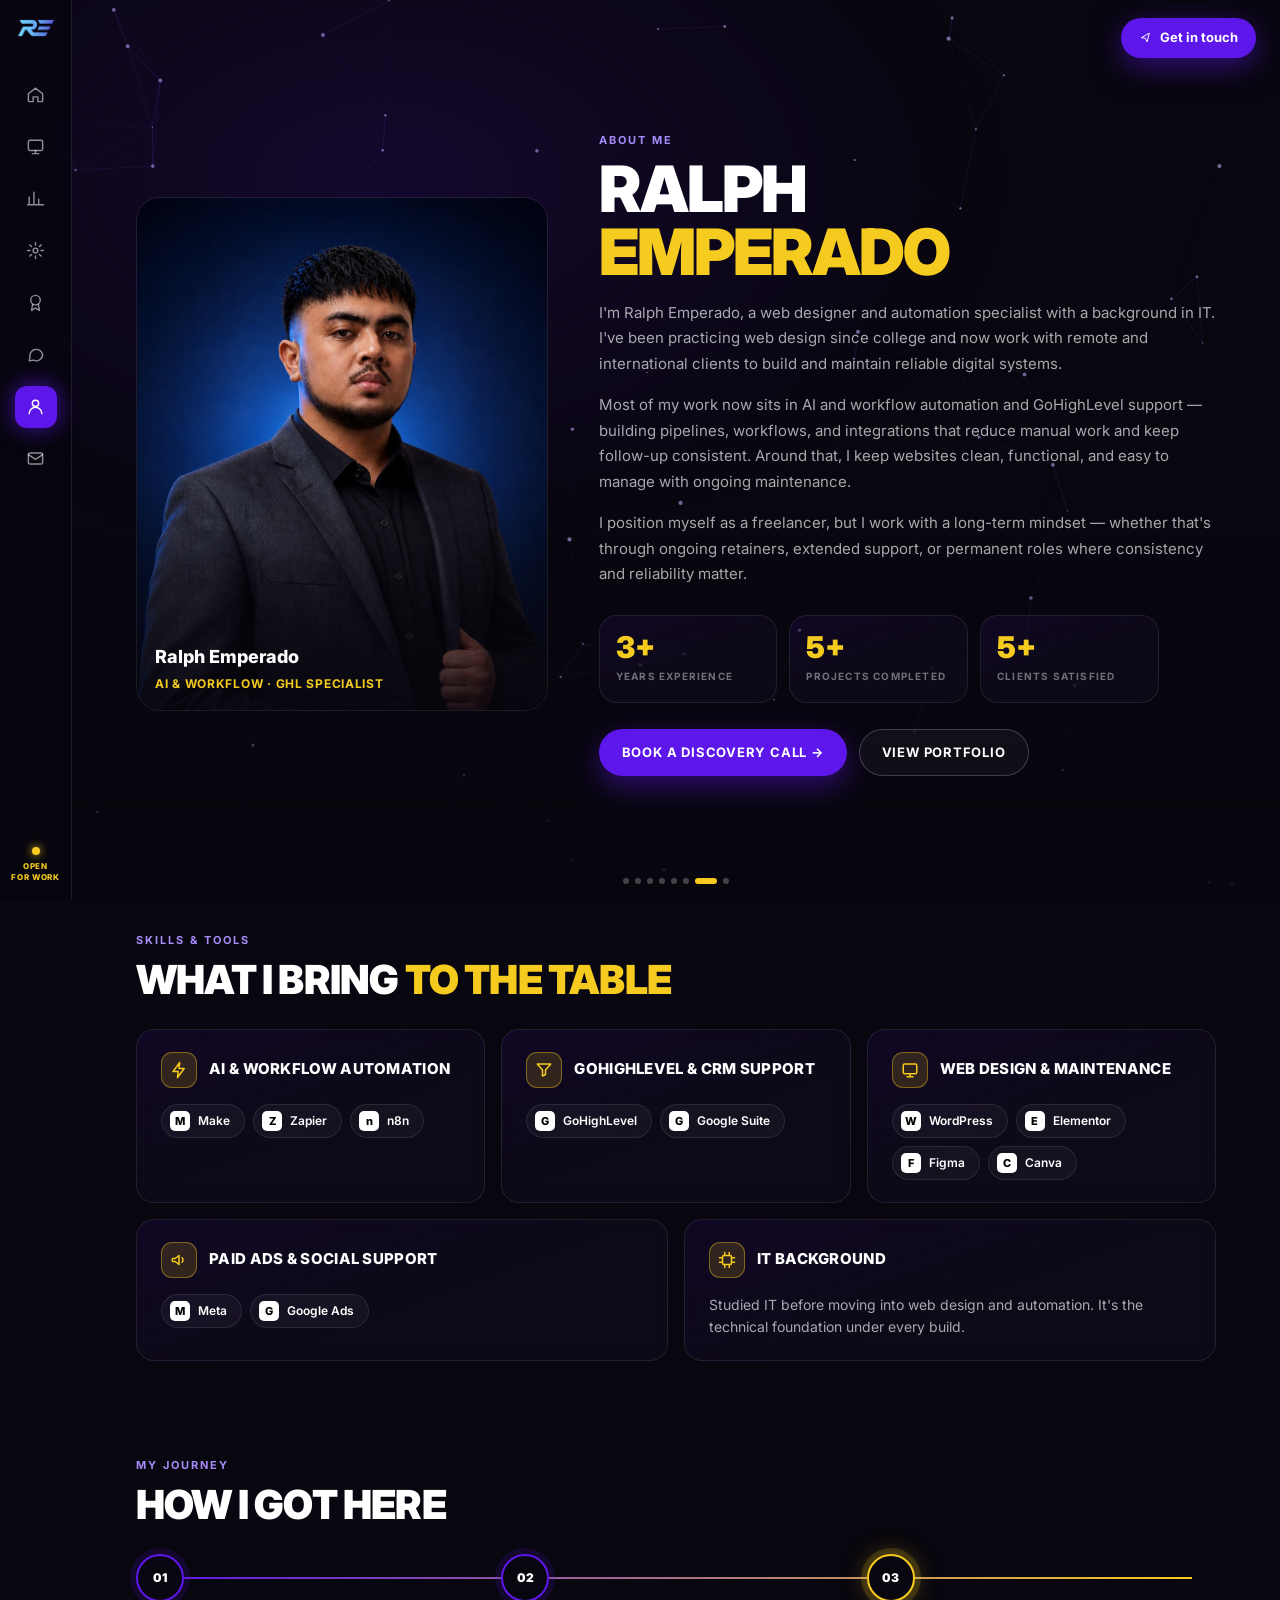
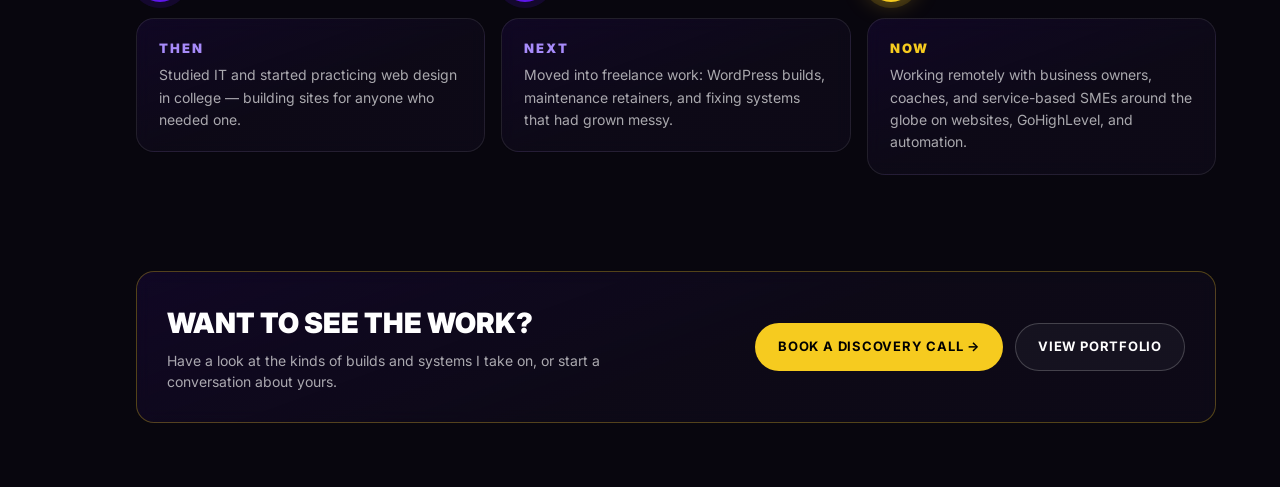
==== about.html @ f01f5804 "Launch new portfolio site Multi-page static site (no build step): home, portfolio, real results, ser" ====
<!doctype html>
<html lang="en">
<head>
<meta charset="utf-8">
<meta name="viewport" content="width=device-width, initial-scale=1">
<title>About | Ralph Emperado</title>
<meta name="description" content="Ralph Emperado: web designer and automation specialist with an IT background, working with remote and international clients on AI automation, GoHighLevel, and websites.">
<link rel="icon" href="assets/img/logo.png">
<link href="https://fonts.googleapis.com/css2?family=Inter:wght@400;500;600;700;800;900&display=swap" rel="stylesheet">
<link rel="stylesheet" href="assets/css/site.css">
<style>
  /* intro */
  .about{display:grid;grid-template-columns:.8fr 1.2fr;gap:clamp(24px,4vw,56px);align-items:center;min-height:calc(100vh - 136px)}
  .about > *{min-width:0}
  .pic{position:relative;border-radius:24px;overflow:hidden;border:1px solid var(--line);aspect-ratio:4/5;max-height:76vh}
  .pic img{width:100%;height:100%;object-fit:cover;object-position:50% 18%}
  .pic::after{content:"";position:absolute;inset:0;background:linear-gradient(to top,rgba(8,6,14,.85),transparent 45%)}
  .pic .cap{position:absolute;left:18px;bottom:16px;z-index:1}
  .pic .cap b{display:block;font-size:18px;font-weight:800}
  .pic .cap small{font-size:12px;color:var(--cta);font-weight:700;letter-spacing:.06em;text-transform:uppercase}
  .about .sub{max-width:620px;line-height:1.7}
  .nums{display:grid;grid-template-columns:repeat(3,1fr);gap:12px;margin-top:28px;max-width:560px}
  .nums div{padding:16px}
  .nums b{display:block;font-size:30px;font-weight:900;color:var(--cta);line-height:1}
  .nums span{font-size:10px;font-weight:700;letter-spacing:.12em;color:var(--faint);text-transform:uppercase}
  .ctas{display:flex;gap:12px;flex-wrap:wrap;margin-top:26px}
  .caps{text-transform:uppercase;letter-spacing:.06em;font-size:13px}

  /* sections */
  .sec{margin-top:clamp(56px,8vw,96px)}
  .sec h2{font-size:clamp(26px,3.4vw,40px);font-weight:900;letter-spacing:-.02em;text-transform:uppercase;line-height:1.05;margin-bottom:28px}

  /* what I bring */
  .bring{display:grid;grid-template-columns:repeat(6,1fr);gap:16px}
  .bring .panel{grid-column:span 2;padding:22px 24px;transition:border-color .25s,transform .25s}
  .bring .panel:nth-child(n+4){grid-column:span 3}
  .bring .panel:hover{border-color:rgba(var(--accent-rgb),.5);transform:translateY(-2px)}
  .bring h3{display:flex;align-items:center;gap:12px;font-size:15px;font-weight:800;text-transform:uppercase;letter-spacing:.02em;margin-bottom:16px}
  .bring h3 .ic{width:36px;height:36px;background:rgba(246,203,31,.15);border-color:rgba(246,203,31,.4);color:var(--cta)}
  .bring .tools{display:flex;flex-wrap:wrap;gap:8px}
  .tool{gap:8px;padding:6px 14px 6px 8px}
  .tool img,.tool .fb{width:20px;height:20px;flex:none;border-radius:5px;background:#fff;object-fit:contain;padding:2px}
  .tool .fb{display:grid;place-items:center;font-size:11px;font-weight:800;color:#000}
  .bring .note{font-size:14px;color:var(--muted);line-height:1.6}

  /* timeline */
  .line{display:grid;grid-template-columns:repeat(3,1fr);gap:16px;position:relative}
  .line::before{content:"";position:absolute;left:24px;right:24px;top:23px;height:2px;background:linear-gradient(90deg,var(--accent),var(--cta))}
  .step{position:relative}
  .dot{width:48px;height:48px;border-radius:50%;display:grid;place-items:center;background:var(--bg);border:2px solid var(--accent);box-shadow:0 0 0 6px rgba(var(--accent-rgb),.15);font-size:12px;font-weight:900;color:#fff;margin-bottom:16px}
  .step:last-child .dot{border-color:var(--cta);box-shadow:0 0 0 6px rgba(246,203,31,.15),0 0 24px rgba(246,203,31,.35)}
  .step .panel{padding:20px 22px}
  .step b{display:block;font-size:13px;font-weight:900;letter-spacing:.16em;color:#a78bfa;margin-bottom:6px}
  .step:last-child b{color:var(--cta)}
  .step p{font-size:14px;color:var(--muted);line-height:1.6}

  /* closing */
  .band{margin-top:clamp(56px,8vw,96px);padding:30px;display:flex;align-items:center;justify-content:space-between;gap:20px;flex-wrap:wrap;border-color:rgba(246,203,31,.3)}
  .band h2{font-size:clamp(22px,2.4vw,28px);font-weight:900;text-transform:uppercase}
  .band p{color:var(--muted);font-size:14px;margin-top:6px;max-width:520px}
  .band .ctas{margin-top:0}

  @media (max-width:1000px){.bring .panel,.bring .panel:nth-child(n+4){grid-column:span 3}}
  @media (max-width:900px){.about{grid-template-columns:1fr;min-height:0}.pic{max-height:460px}}
  @media (max-width:700px){
    .bring{grid-template-columns:1fr}.bring .panel,.bring .panel:nth-child(n+4){grid-column:auto}
    .line{grid-template-columns:1fr;gap:20px}.line::before{left:23px;right:auto;top:24px;bottom:24px;width:2px;height:auto;background:linear-gradient(180deg,var(--accent),var(--cta))}
    .step{display:grid;grid-template-columns:48px 1fr;gap:14px}.dot{margin:0}
    .nums b{font-size:24px}
  }
</style>
</head>
<body data-page="about">
<main class="page">
  <div class="about">
    <figure class="pic rise"><img src="assets/img/headshot.jpg" alt="Ralph Emperado"><figcaption class="cap"><b>Ralph Emperado</b><small>AI &amp; Workflow · GHL Specialist</small></figcaption></figure>
    <div>
      <p class="kicker rise d1">About Me</p>
      <h1 class="title rise d1">Ralph<br><span class="y">Emperado</span></h1>
      <p class="sub rise d2">I'm Ralph Emperado, a web designer and automation specialist with a background in IT. I've been practicing web design since college and now work with remote and international clients to build and maintain reliable digital systems.</p>
      <p class="sub rise d2">Most of my work now sits in AI and workflow automation and GoHighLevel support — building pipelines, workflows, and integrations that reduce manual work and keep follow-up consistent. Around that, I keep websites clean, functional, and easy to manage with ongoing maintenance.</p>
      <p class="sub rise d3">I position myself as a freelancer, but I work with a long-term mindset — whether that's through ongoing retainers, extended support, or permanent roles where consistency and reliability matter.</p>
      <div class="nums rise d3">
        <div class="panel"><b>3+</b><span>Years experience</span></div>
        <div class="panel"><b>5+</b><span>Projects completed</span></div>
        <div class="panel"><b>5+</b><span>Clients satisfied</span></div>
      </div>
      <div class="ctas rise d4"><a class="btn btn-p caps" href="consult.html">Book a Discovery Call →</a><a class="btn btn-g caps" href="live-system.html">View Portfolio</a></div>
    </div>
  </div>

  <section class="sec">
    <p class="kicker">Skills &amp; Tools</p>
    <h2>What I bring <span class="y" style="color:var(--cta)">to the table</span></h2>
    <div class="bring" id="bring"></div>
  </section>

  <section class="sec">
    <p class="kicker">My Journey</p>
    <h2>How I got here</h2>
    <div class="line">
      <div class="step"><span class="dot">01</span><div class="panel"><b>THEN</b><p>Studied IT and started practicing web design in college — building sites for anyone who needed one.</p></div></div>
      <div class="step"><span class="dot">02</span><div class="panel"><b>NEXT</b><p>Moved into freelance work: WordPress builds, maintenance retainers, and fixing systems that had grown messy.</p></div></div>
      <div class="step"><span class="dot">03</span><div class="panel"><b>NOW</b><p>Working remotely with business owners, coaches, and service-based SMEs around the globe on websites, GoHighLevel, and automation.</p></div></div>
    </div>
  </section>

  <div class="panel band">
    <div>
      <h2>Want to see the work?</h2>
      <p>Have a look at the kinds of builds and systems I take on, or start a conversation about yours.</p>
    </div>
    <div class="ctas"><a class="btn btn-y caps" href="consult.html">Book a Discovery Call →</a><a class="btn btn-g caps" href="live-system.html">View Portfolio</a></div>
  </div>
</main>
<script src="assets/js/site.js"></script>
<script>
  const ico={
    bolt:'<path d="M13 2 4 14h7l-1 8 9-12h-7z"/>',
    funnel:'<path d="M3 4h18l-7 8v6l-4 2v-8z"/>',
    screen:'<rect x="3" y="4" width="18" height="13" rx="2"/><path d="M8 21h8M12 17v4"/>',
    ads:'<path d="M3 11v2a1 1 0 0 0 1 1h3l5 4V6L7 10H4a1 1 0 0 0-1 1zM16 9a4 4 0 0 1 0 6"/>',
    chip:'<rect x="6" y="6" width="12" height="12" rx="2"/><path d="M9 2v4M15 2v4M9 18v4M15 18v4M2 9h4M2 15h4M18 9h4M18 15h4"/>'
  };
  // [title, icon, [[tool name, domain for its logo]...] or a note]
  const groups=[
    ['AI & Workflow Automation','bolt',[['Make','make.com'],['Zapier','zapier.com'],['n8n','n8n.io']]],
    ['GoHighLevel & CRM Support','funnel',[['GoHighLevel','gohighlevel.com'],['Google Suite','workspace.google.com']]],
    ['Web Design & Maintenance','screen',[['WordPress','wordpress.org'],['Elementor','elementor.com'],['Figma','figma.com'],['Canva','canva.com']]],
    ['Paid Ads & Social Support','ads',[['Meta','meta.com'],['Google Ads','ads.google.com']]],
    ['IT Background','chip','Studied IT before moving into web design and automation. It\'s the technical foundation under every build.']
  ];
  const svg=p=>`<svg viewBox="0 0 24 24" fill="none" stroke="currentColor" stroke-width="2" stroke-linecap="round" stroke-linejoin="round">${p}</svg>`;
  const tool=([n,d])=>`<span class="chip tool"><img src="https://www.google.com/s2/favicons?domain=${d}&sz=64" alt="" onerror="this.outerHTML='<span class=fb>${n[0]}</span>'">${n}</span>`;
  document.getElementById('bring').innerHTML=groups.map(([t,i,body])=>`
    <div class="panel"><h3><span class="ic">${svg(ico[i])}</span>${t.replace('&','&amp;')}</h3>
      ${Array.isArray(body)?`<div class="tools">${body.map(tool).join('')}</div>`:`<p class="note">${body}</p>`}</div>`).join('');
</script>
</body>
</html>
---- assets/css/site.css ----
/* Shared styles for the sidebar-layout pages */
:root{
  --bg:#08060e; --panel:#0f0b1a; --ink:#fff; --muted:rgba(255,255,255,.65); --faint:rgba(255,255,255,.42);
  --line:rgba(255,255,255,.09); --accent:#5e17eb; --accent-2:#7c3aed; --accent-rgb:94,23,235;
  --cta:#f6cb1f; --cta-dark:#d9b010; --side:72px;
}
*{box-sizing:border-box;margin:0;padding:0}
html,body{height:100%}
body{font-family:Inter,ui-sans-serif,system-ui,sans-serif;background:var(--bg);color:var(--ink);line-height:1.5;overflow-x:hidden}
a{color:inherit;text-decoration:none}
img{display:block;max-width:100%}
button{font:inherit;color:inherit}

/* animated network background */
#net{position:fixed;inset:0;z-index:0;pointer-events:none}
.vignette{position:fixed;inset:0;z-index:0;pointer-events:none;background:radial-gradient(70% 60% at 30% 20%,rgba(var(--accent-rgb),.14),transparent 70%),linear-gradient(to bottom,transparent 60%,rgba(8,6,14,.9))}

/* left sidebar */
.side{position:fixed;left:0;top:0;bottom:0;width:var(--side);z-index:40;display:flex;flex-direction:column;align-items:center;padding:18px 0;border-right:1px solid var(--line);background:rgba(8,6,14,.72);backdrop-filter:blur(16px);-webkit-backdrop-filter:blur(16px)}
.side .logo img{width:40px;height:auto}
.side nav{margin-top:36px;display:flex;flex-direction:column;gap:10px}
.side nav a{position:relative;width:42px;height:42px;border-radius:12px;display:grid;place-items:center;color:rgba(255,255,255,.55);transition:.2s}
.side nav a svg{width:19px;height:19px}
.side nav a:hover{color:#fff;background:rgba(255,255,255,.06)}
.side nav a.on{color:#fff;background:var(--accent);box-shadow:0 0 22px rgba(var(--accent-rgb),.7)}
.side nav a::after{content:attr(data-label);position:absolute;left:54px;white-space:nowrap;font-size:12px;font-weight:600;background:#120d22;border:1px solid var(--line);padding:5px 10px;border-radius:8px;opacity:0;pointer-events:none;transform:translateX(-4px);transition:.15s}
.side nav a:hover::after{opacity:1;transform:none}
.side .open{margin-top:auto;text-align:center;font-size:8px;font-weight:800;letter-spacing:.08em;line-height:1.3;color:var(--cta)}
.side .open i{display:block;width:8px;height:8px;margin:0 auto 6px;border-radius:50%;background:var(--cta);box-shadow:0 0 10px var(--cta);animation:pulse 1.8s infinite}
@keyframes pulse{50%{opacity:.35}}

/* top-right button */
.touch{position:fixed;top:18px;right:24px;z-index:40;display:inline-flex;align-items:center;gap:8px;background:var(--accent);color:#fff;font-weight:700;font-size:13px;padding:10px 18px;border-radius:999px;box-shadow:0 8px 30px rgba(var(--accent-rgb),.5);transition:.2s}
.touch:hover{background:var(--accent-2)}
.touch svg{width:13px;height:13px}

/* page dots */
.dots{position:fixed;bottom:16px;left:calc(50% + var(--side)/2);transform:translateX(-50%);z-index:40;display:flex;gap:6px}
.dots a{width:6px;height:6px;border-radius:99px;background:rgba(255,255,255,.25);transition:.2s}
.dots a:hover{background:rgba(255,255,255,.6)}
.dots a.on{width:22px;background:var(--cta)}

/* page frame */
.page{position:relative;z-index:1;margin-left:var(--side);min-height:100vh;padding:72px clamp(24px,5vw,64px) 64px}
.kicker{font-size:11px;font-weight:700;letter-spacing:.18em;text-transform:uppercase;color:#a78bfa;margin-bottom:10px}
.title{font-size:clamp(34px,5.2vw,64px);font-weight:900;line-height:.98;letter-spacing:-.03em;text-transform:uppercase}
.title .y{color:var(--cta)}
.sub{max-width:560px;color:var(--muted);font-size:15px;margin-top:16px}
.head{margin-bottom:32px}

.btn{display:inline-flex;align-items:center;gap:8px;font-weight:700;font-size:14px;padding:13px 22px;border-radius:999px;transition:.2s;border:1px solid transparent;cursor:pointer}
.btn-p{background:var(--accent);color:#fff;box-shadow:0 10px 30px rgba(var(--accent-rgb),.45)}
.btn-p:hover{background:var(--accent-2)}
.btn-y{background:var(--cta);color:#000}
.btn-y:hover{background:var(--cta-dark)}
.btn-g{border-color:rgba(255,255,255,.2);background:rgba(255,255,255,.04)}
.btn-g:hover{background:rgba(255,255,255,.1);border-color:rgba(255,255,255,.35)}
/* one shared hover for every button: lift + glow; only the color shift differs per variant */
.btn:hover,.touch:hover{transform:translateY(-2px);box-shadow:0 14px 34px rgba(var(--accent-rgb),.45)}
.btn:active,.touch:active{transform:translateY(0)}

.panel{border:1px solid var(--line);border-radius:18px;background:linear-gradient(160deg,rgba(var(--accent-rgb),.1),rgba(15,11,26,.75) 55%);backdrop-filter:blur(8px);-webkit-backdrop-filter:blur(8px)}
.ph{position:relative;background:repeating-linear-gradient(45deg,rgba(255,255,255,.025) 0 12px,transparent 12px 24px),#0c0915;display:grid;place-items:center;color:var(--faint);font-size:12px;font-weight:600;letter-spacing:.08em;text-transform:uppercase}
.chip{display:inline-flex;align-items:center;gap:6px;font-size:12px;font-weight:600;padding:6px 12px;border-radius:999px;border:1px solid var(--line);background:rgba(255,255,255,.04)}
.ic{width:38px;height:38px;flex:none;border-radius:11px;display:grid;place-items:center;background:rgba(var(--accent-rgb),.25);border:1px solid rgba(var(--accent-rgb),.5);color:#c4b5fd}
.ic svg{width:18px;height:18px}

/* fade-in */
.rise{opacity:0;transform:translateY(14px);animation:rise .6s cubic-bezier(.2,.7,.2,1) forwards}
.rise.d1{animation-delay:.08s}.rise.d2{animation-delay:.16s}.rise.d3{animation-delay:.24s}.rise.d4{animation-delay:.32s}
@keyframes rise{to{opacity:1;transform:none}}

/* mobile: sidebar becomes bottom bar */
@media (max-width:760px){
  :root{--side:0px}
  .side{top:auto;width:auto;left:0;right:0;height:64px;flex-direction:row;padding:0 12px;border-right:0;border-top:1px solid var(--line);justify-content:space-between}
  .side .logo,.side .open{display:none}
  .side nav{margin:0;flex-direction:row;gap:2px;width:100%;justify-content:space-around}
  .side nav a{width:38px;height:38px}
  .side nav a::after{display:none}
  .dots{display:none}
  .touch{top:14px;right:16px;padding:9px 14px}
  .page{padding:76px 16px 100px}
}
@media (prefers-reduced-motion:reduce){*{animation:none!important;transition:none!important}.rise{opacity:1;transform:none}}
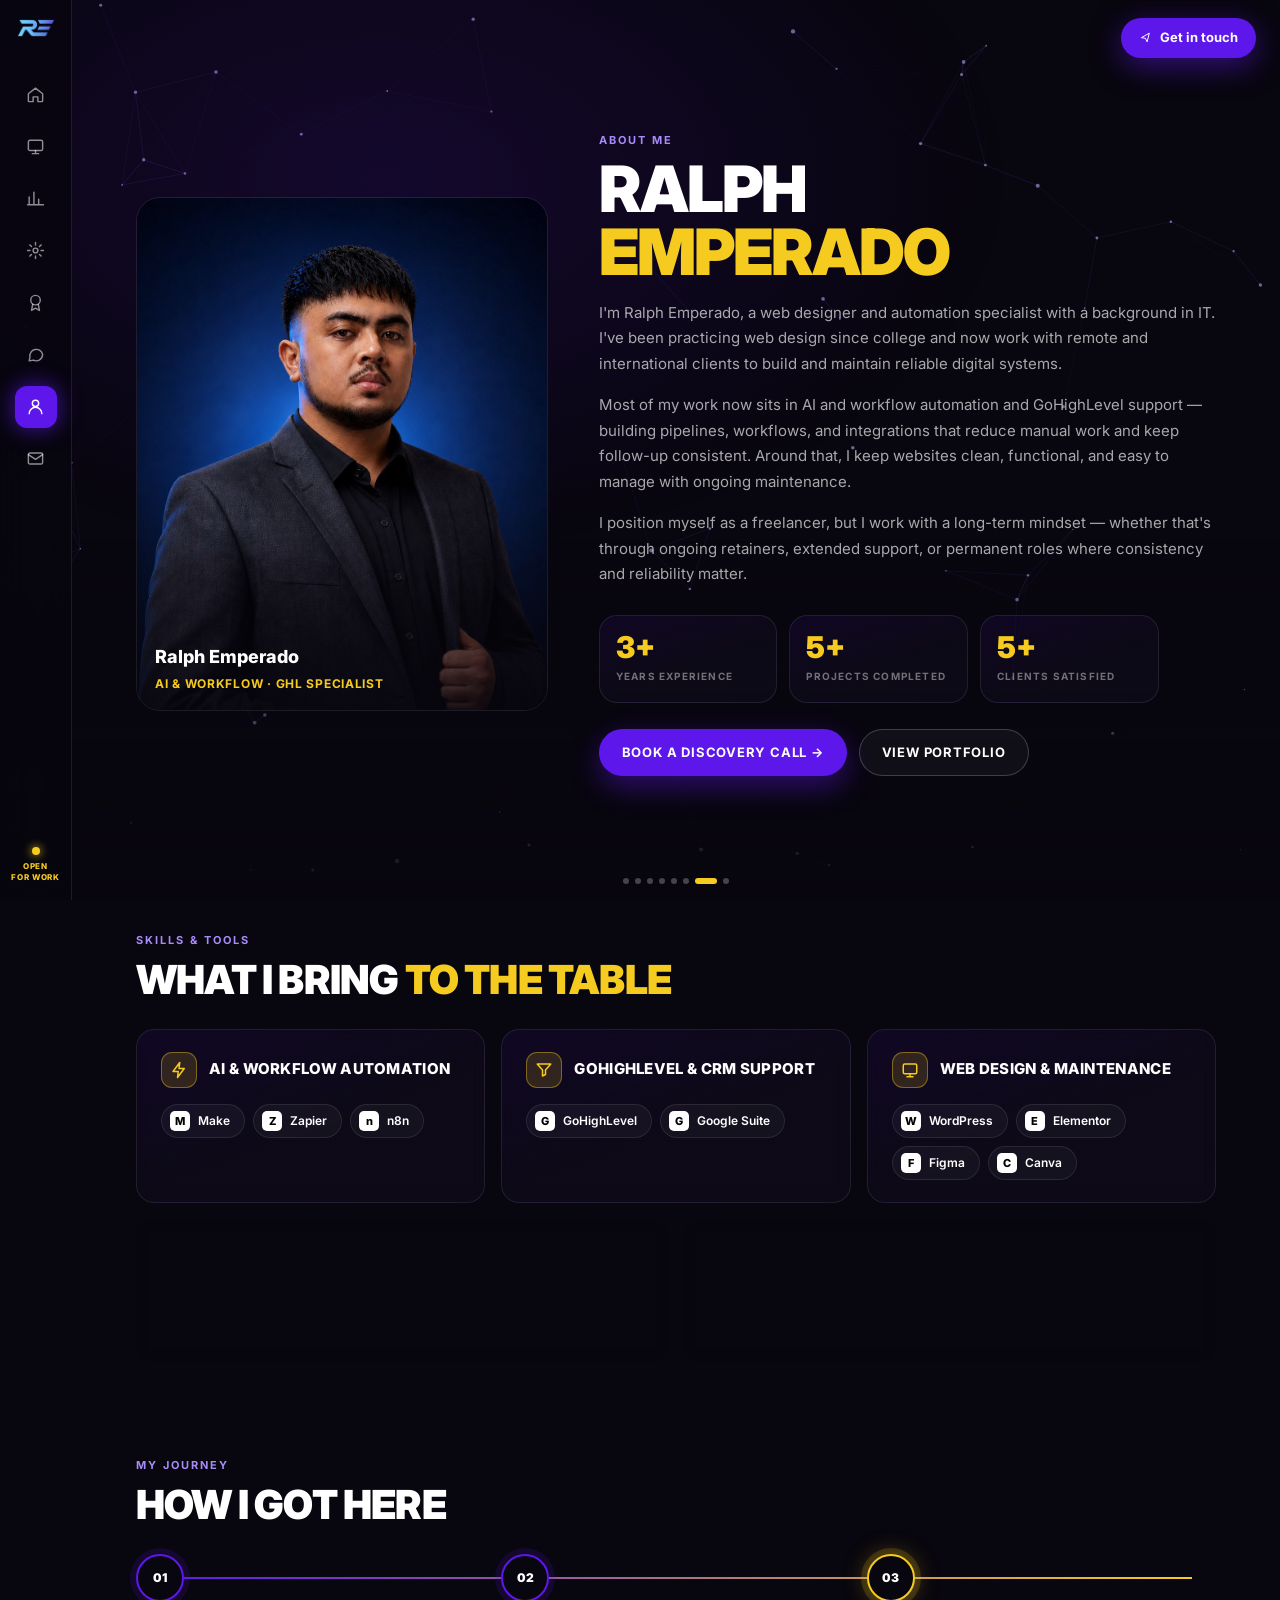
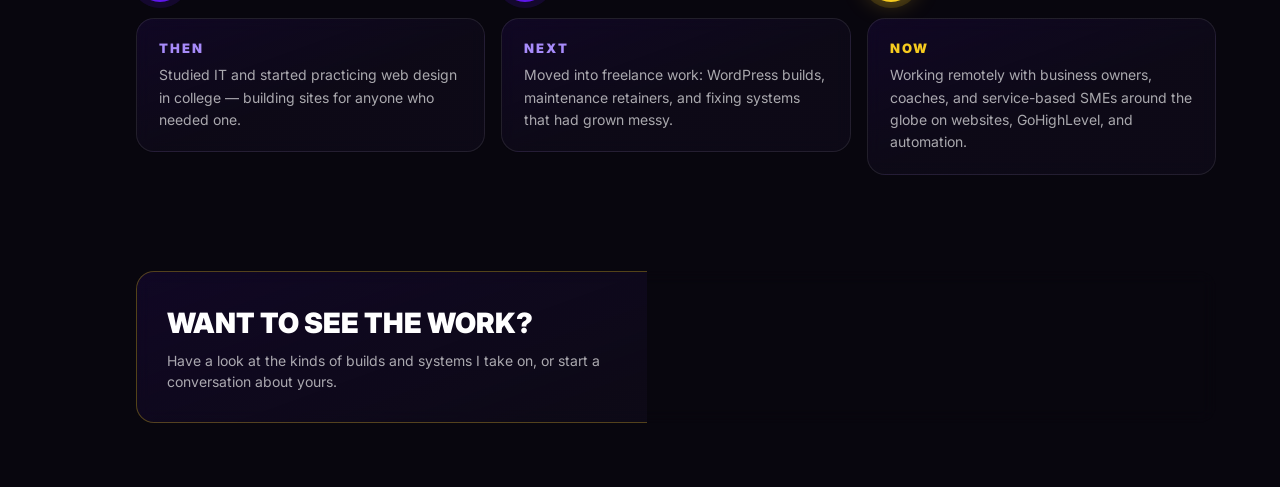
==== commit aaa42014: "Send all booking buttons to the contact page calendar "Get in touch" and every "Book a call" button " ====
--- a/about.html
+++ b/about.html
@@ -85,7 +85,7 @@
         <div class="panel"><b>5+</b><span>Projects completed</span></div>
         <div class="panel"><b>5+</b><span>Clients satisfied</span></div>
       </div>
-      <div class="ctas rise d4"><a class="btn btn-p caps" href="consult.html">Book a Discovery Call →</a><a class="btn btn-g caps" href="live-system.html">View Portfolio</a></div>
+      <div class="ctas rise d4"><a class="btn btn-p caps" href="contact.html#book">Book a Discovery Call →</a><a class="btn btn-g caps" href="live-system.html">View Portfolio</a></div>
     </div>
   </div>
 
@@ -110,7 +110,7 @@
       <h2>Want to see the work?</h2>
       <p>Have a look at the kinds of builds and systems I take on, or start a conversation about yours.</p>
     </div>
-    <div class="ctas"><a class="btn btn-y caps" href="consult.html">Book a Discovery Call →</a><a class="btn btn-g caps" href="live-system.html">View Portfolio</a></div>
+    <div class="ctas"><a class="btn btn-y caps" href="contact.html#book">Book a Discovery Call →</a><a class="btn btn-g caps" href="live-system.html">View Portfolio</a></div>
   </div>
 </main>
 <script src="assets/js/site.js"></script>
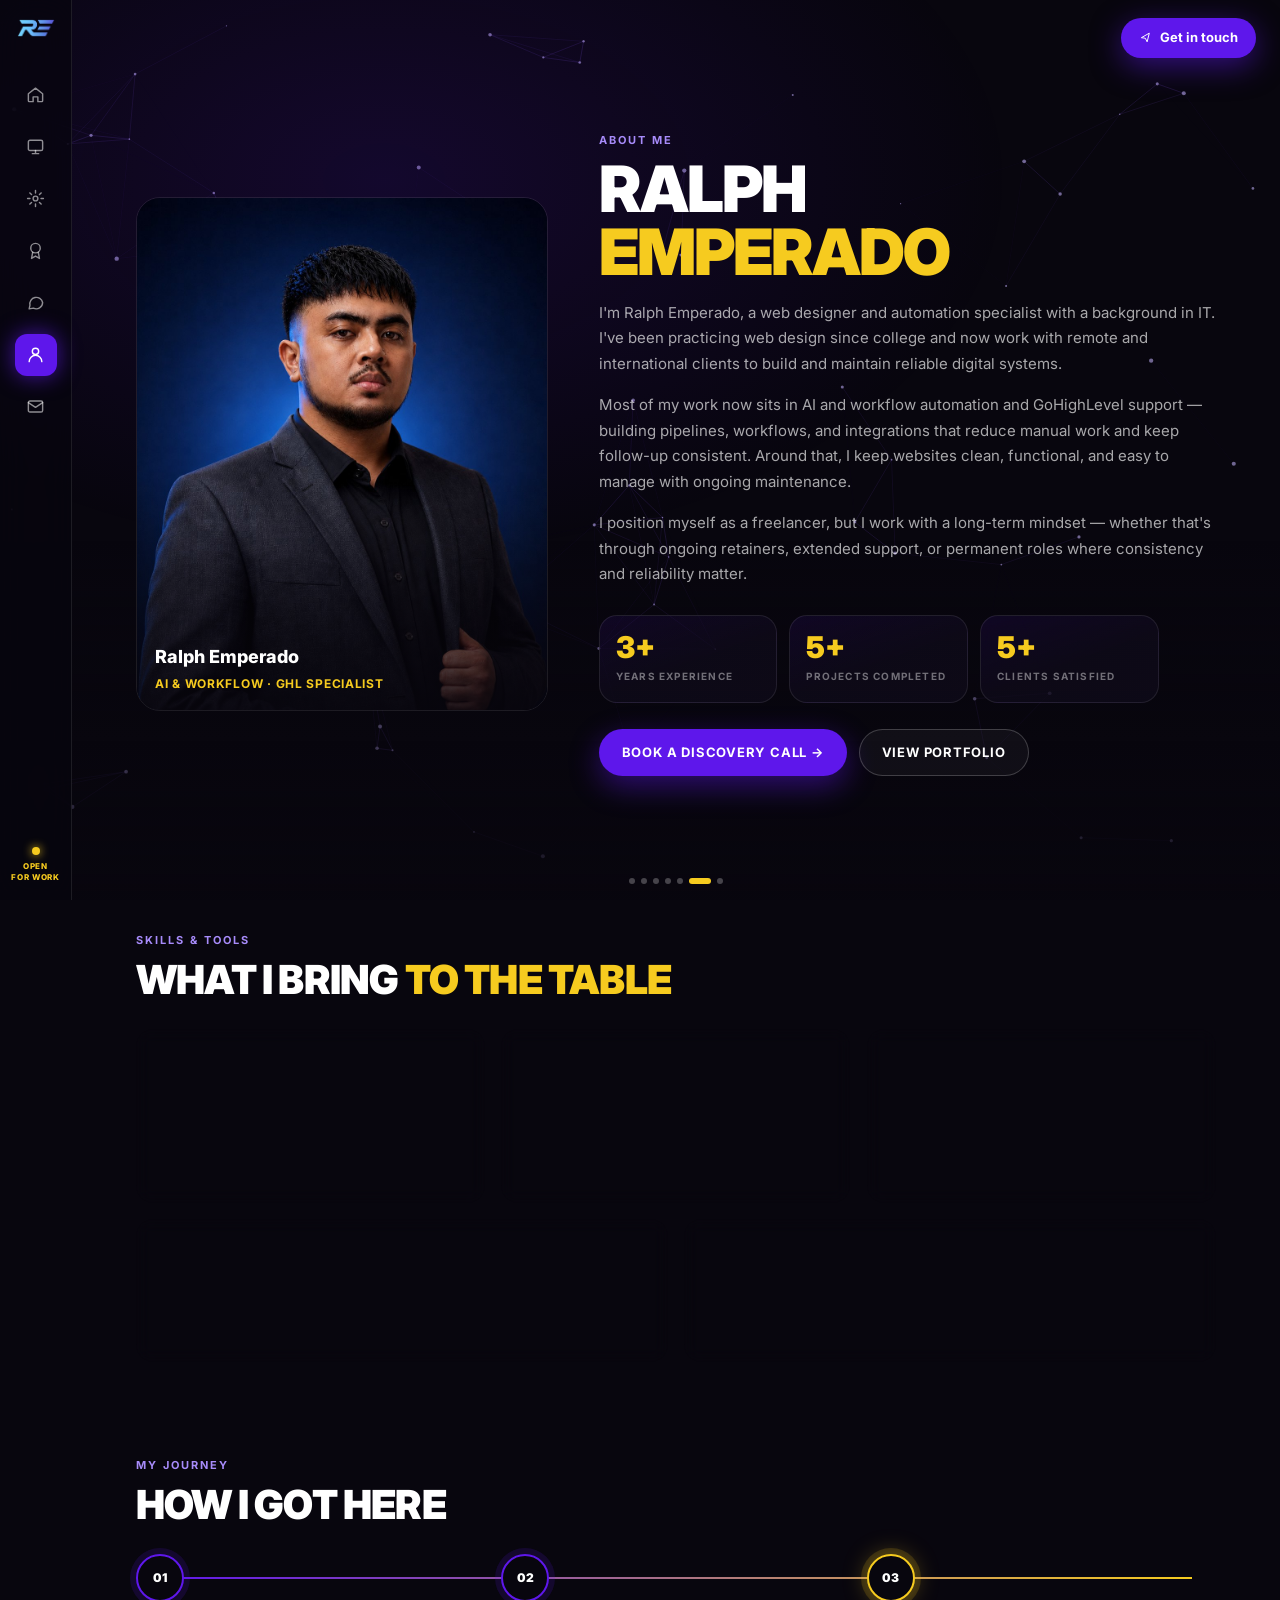
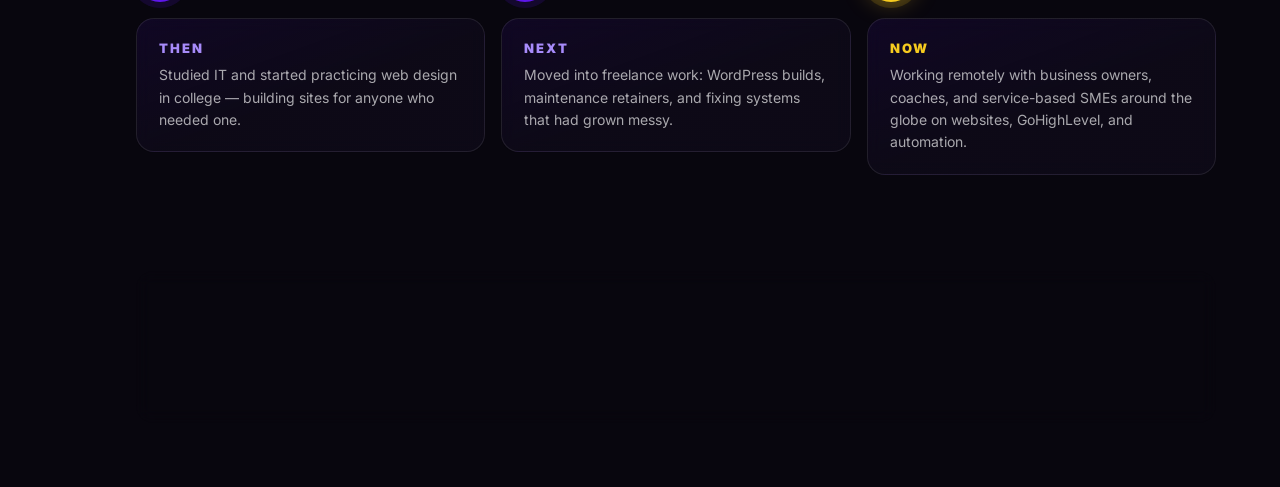
==== commit 31f8da70: "Merge Portfolio and Real Result; refresh contact page Portfolio and Real Result are now one page (po" ====
--- a/about.html
+++ b/about.html
@@ -85,7 +85,7 @@
         <div class="panel"><b>5+</b><span>Projects completed</span></div>
         <div class="panel"><b>5+</b><span>Clients satisfied</span></div>
       </div>
-      <div class="ctas rise d4"><a class="btn btn-p caps" href="contact.html#book">Book a Discovery Call →</a><a class="btn btn-g caps" href="live-system.html">View Portfolio</a></div>
+      <div class="ctas rise d4"><a class="btn btn-p caps" href="contact.html#book">Book a Discovery Call →</a><a class="btn btn-g caps" href="portfolio.html">View Portfolio</a></div>
     </div>
   </div>
 
@@ -110,7 +110,7 @@
       <h2>Want to see the work?</h2>
       <p>Have a look at the kinds of builds and systems I take on, or start a conversation about yours.</p>
     </div>
-    <div class="ctas"><a class="btn btn-y caps" href="contact.html#book">Book a Discovery Call →</a><a class="btn btn-g caps" href="live-system.html">View Portfolio</a></div>
+    <div class="ctas"><a class="btn btn-y caps" href="contact.html#book">Book a Discovery Call →</a><a class="btn btn-g caps" href="portfolio.html">View Portfolio</a></div>
   </div>
 </main>
 <script src="assets/js/site.js"></script>
